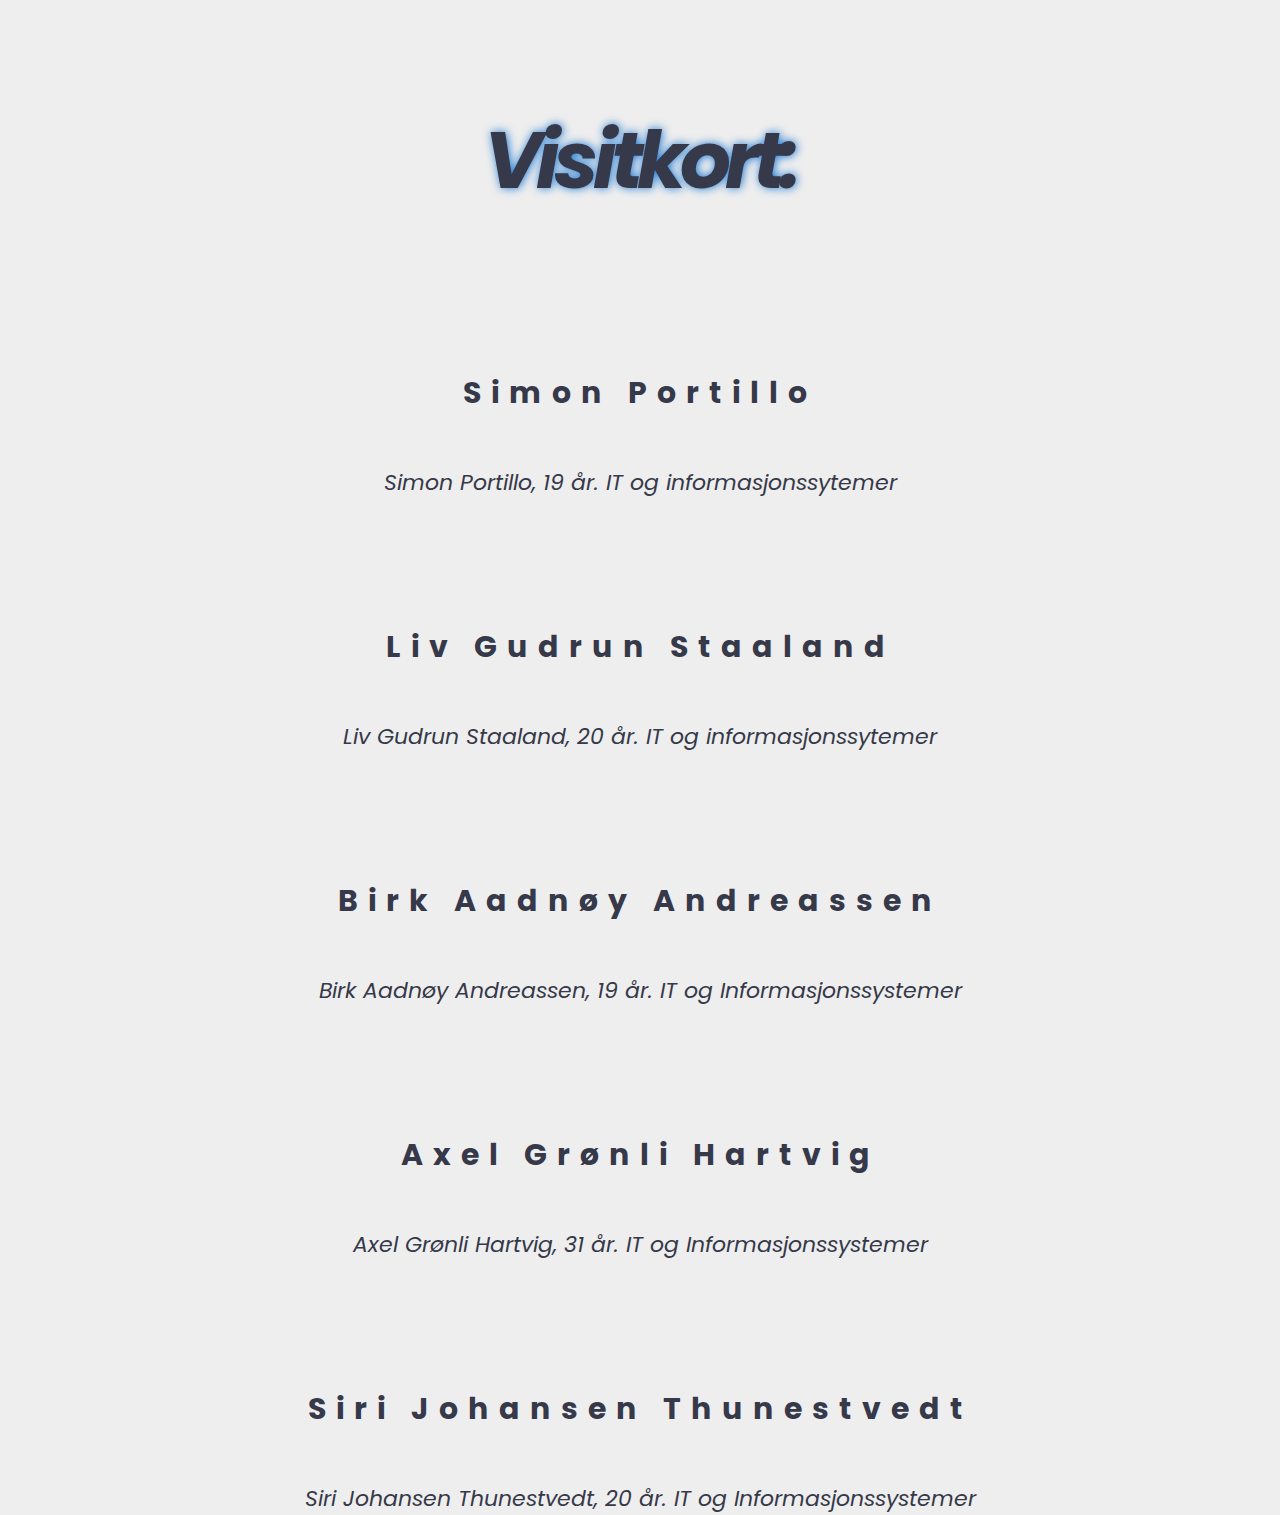
==== docs/index.html @ 94b23bdd "la til navn og alder" ====
<!DOCTYPE html>
<html lang="no">
<head>
    <meta charset="UTF-8">
    <meta name="viewport" content="width=device-width, initial-scale=1.0">
    <title>7a Gruppeside</title>
    <link rel="stylesheet" href="style.css">
</head>
<body>
    <h1>Visitkort:</h1>
    <h2>Simon Portillo</h2>
    <p>Simon Portillo, 19 år. IT og informasjonssytemer</p>
    <br>
    <h2>Liv Gudrun Staaland</h2>
    <p>Liv Gudrun Staaland, 20 år. IT og informasjonssytemer</p>
    <br>
    <h2> Birk Aadnøy Andreassen </h2>
    <p>Birk Aadnøy Andreassen, 19 år. IT og Informasjonssystemer</p>
    <br>
    <h2> Axel Grønli Hartvig </h2>
    <p>Axel Grønli Hartvig, 31 år. IT og Informasjonssystemer</p>
    <br>
    <h2>Siri Johansen Thunestvedt</h2>
    <p>Siri Johansen Thunestvedt, 20 år. IT og Informasjonssystemer</p>
</body>
</html>
---- docs/style.css ----
@import url('https://fonts.googleapis.com/css2?family=Poppins:wght@300;400;500;600;700;800&display=swap');

:root {
    --light: #f6f6f9;
    --primary: #1976D2;
    --light-primary: #CFE8FF;
    --grey: #eee;
    --dark-grey: #AAAAAA;
    --dark: #363949;
    --danger: #D32F2F;
	--light-danger: #FECDD3;
    --warning: #FBC02D;
    --light-warning: #FFF2C6;
    --success: #388E3C;
    --light-success: #BBF7D0;
}

*{
    margin: 0;
    padding: 0;
    box-sizing: border-box;
    font-family: 'Poppins', sans-serif;
}



body{
    background-color: var(--grey);
    color: var(--dark);

}

h1{
    text-align: center;
    padding: 100px 0px 50px 0px;
    font-size: 80px;
    letter-spacing: -6px;
    font-style: italic;
    text-shadow: var(--primary) 1px 0 10px;
}

h2{
    text-align: center;
    padding: 100px 0px 50px 0px;
    font-size: 30px;
    letter-spacing: 10px;
}

p{
    text-align: center;
    padding: 0px 0px 0px 0px;
    font-size: 22px;
    font-style: italic;
    
}
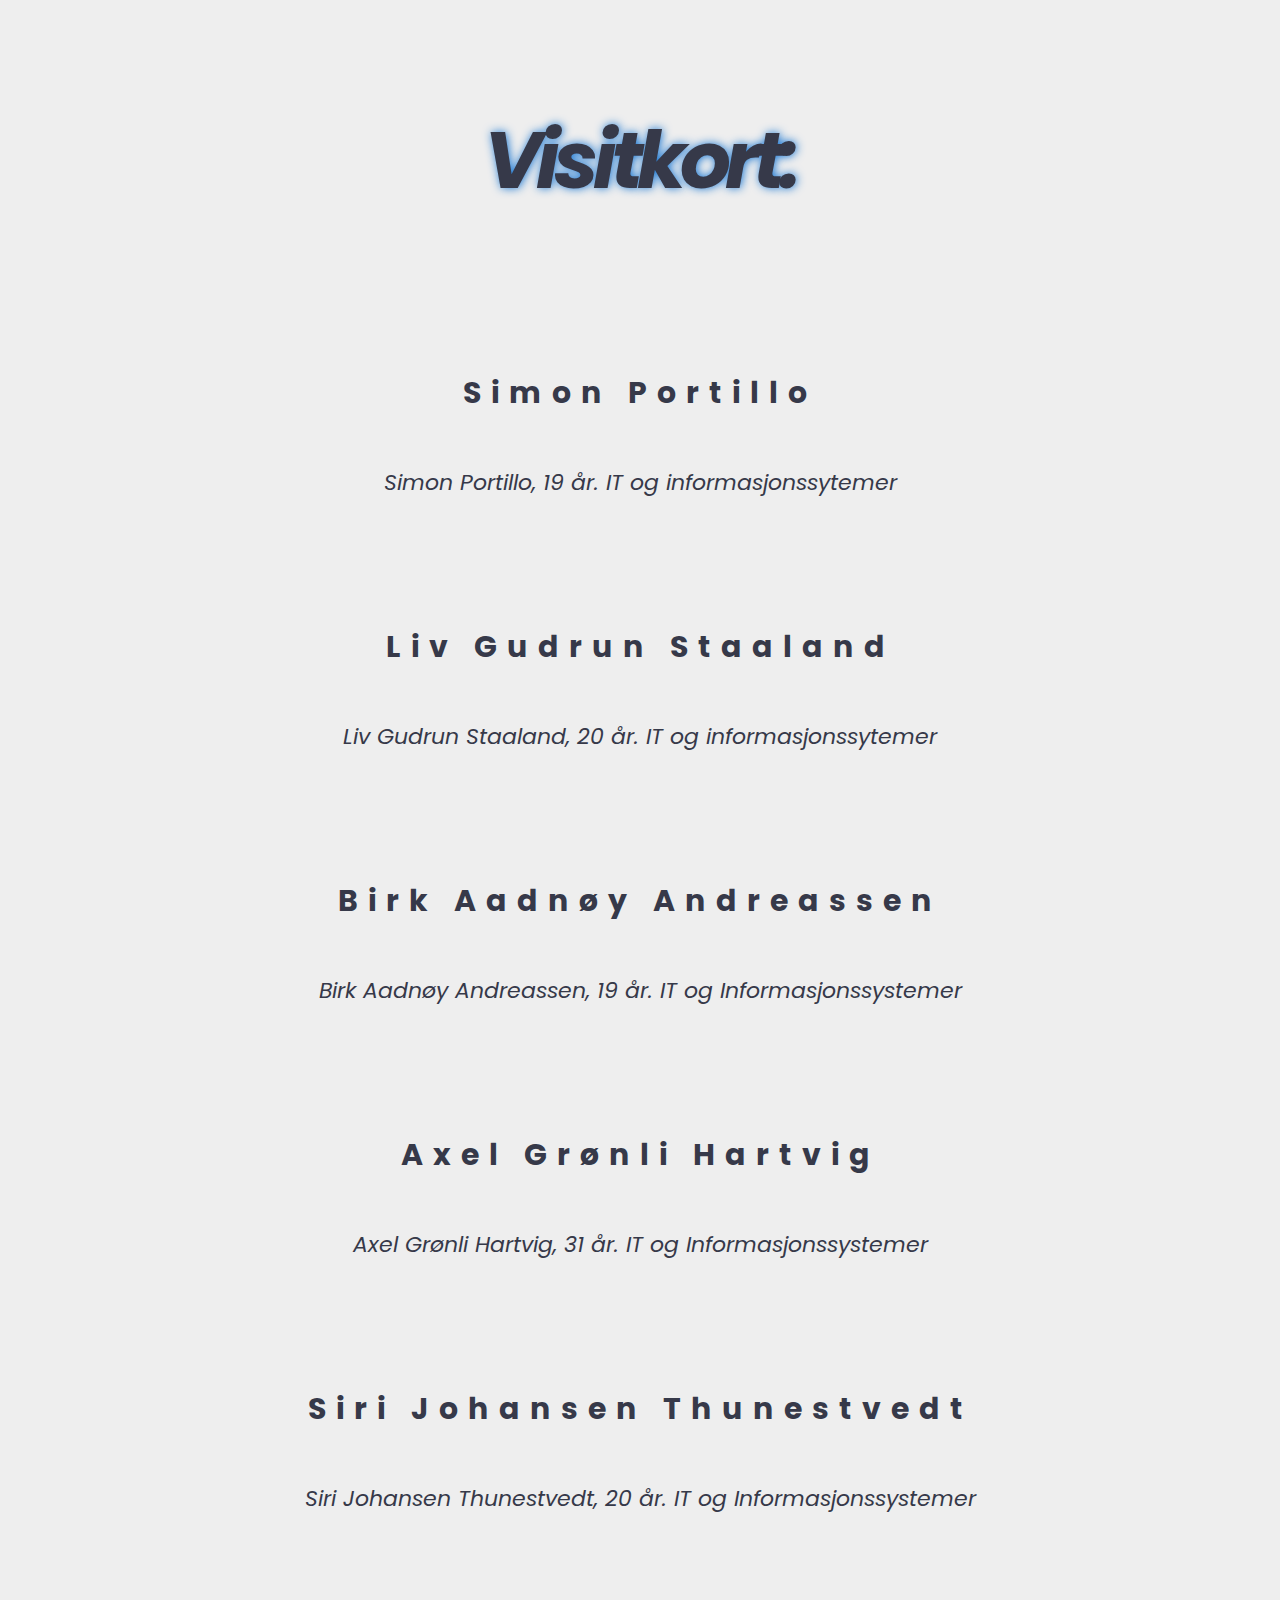
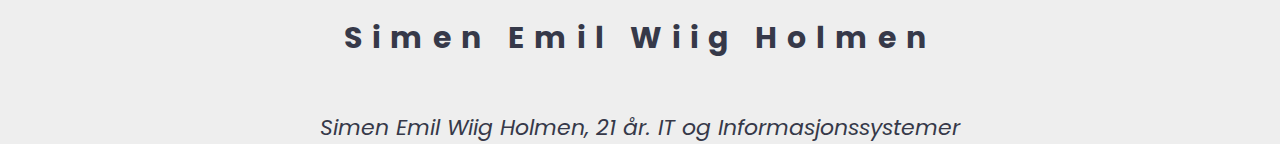
==== commit d4249969: "Update index.html" ====
--- a/docs/index.html
+++ b/docs/index.html
@@ -22,5 +22,7 @@
     <br>
     <h2>Siri Johansen Thunestvedt</h2>
     <p>Siri Johansen Thunestvedt, 20 år. IT og Informasjonssystemer</p>
+    <h2>Simen Emil Wiig Holmen</h2>
+    <p>Simen Emil Wiig Holmen, 21 år. IT og Informasjonssystemer</p>
 </body>
-</html>+</html>
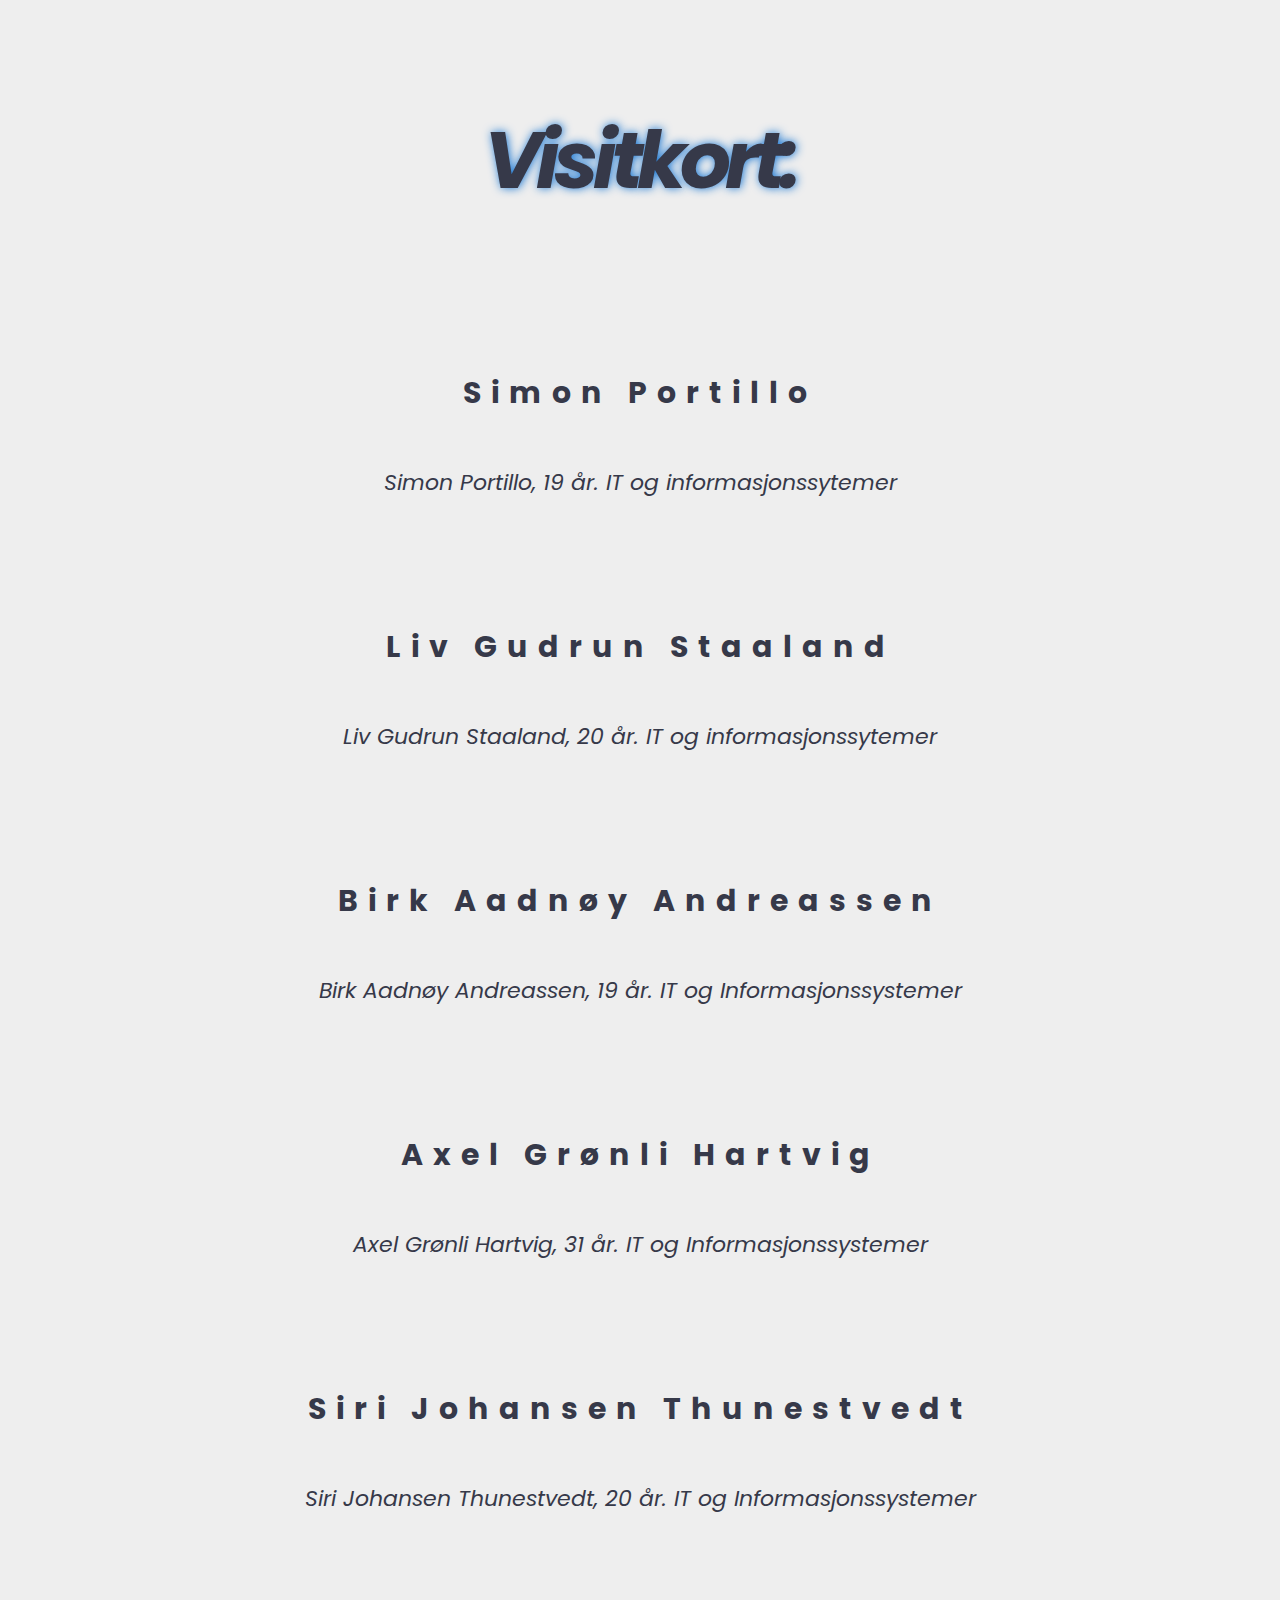
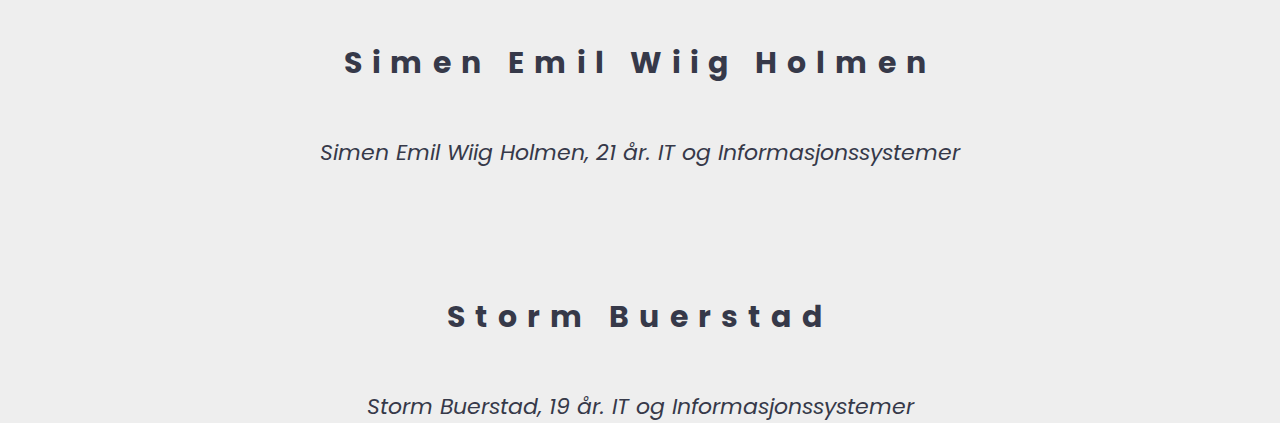
==== commit ab29a242: "Lagt til info meg selv" ====
--- a/docs/index.html
+++ b/docs/index.html
@@ -22,7 +22,11 @@
     <br>
     <h2>Siri Johansen Thunestvedt</h2>
     <p>Siri Johansen Thunestvedt, 20 år. IT og Informasjonssystemer</p>
+    <br>
     <h2>Simen Emil Wiig Holmen</h2>
     <p>Simen Emil Wiig Holmen, 21 år. IT og Informasjonssystemer</p>
+    <br>
+    <h2>Storm Buerstad</h2>
+    <p>Storm Buerstad, 19 år. IT og Informasjonssystemer</p>
 </body>
 </html>
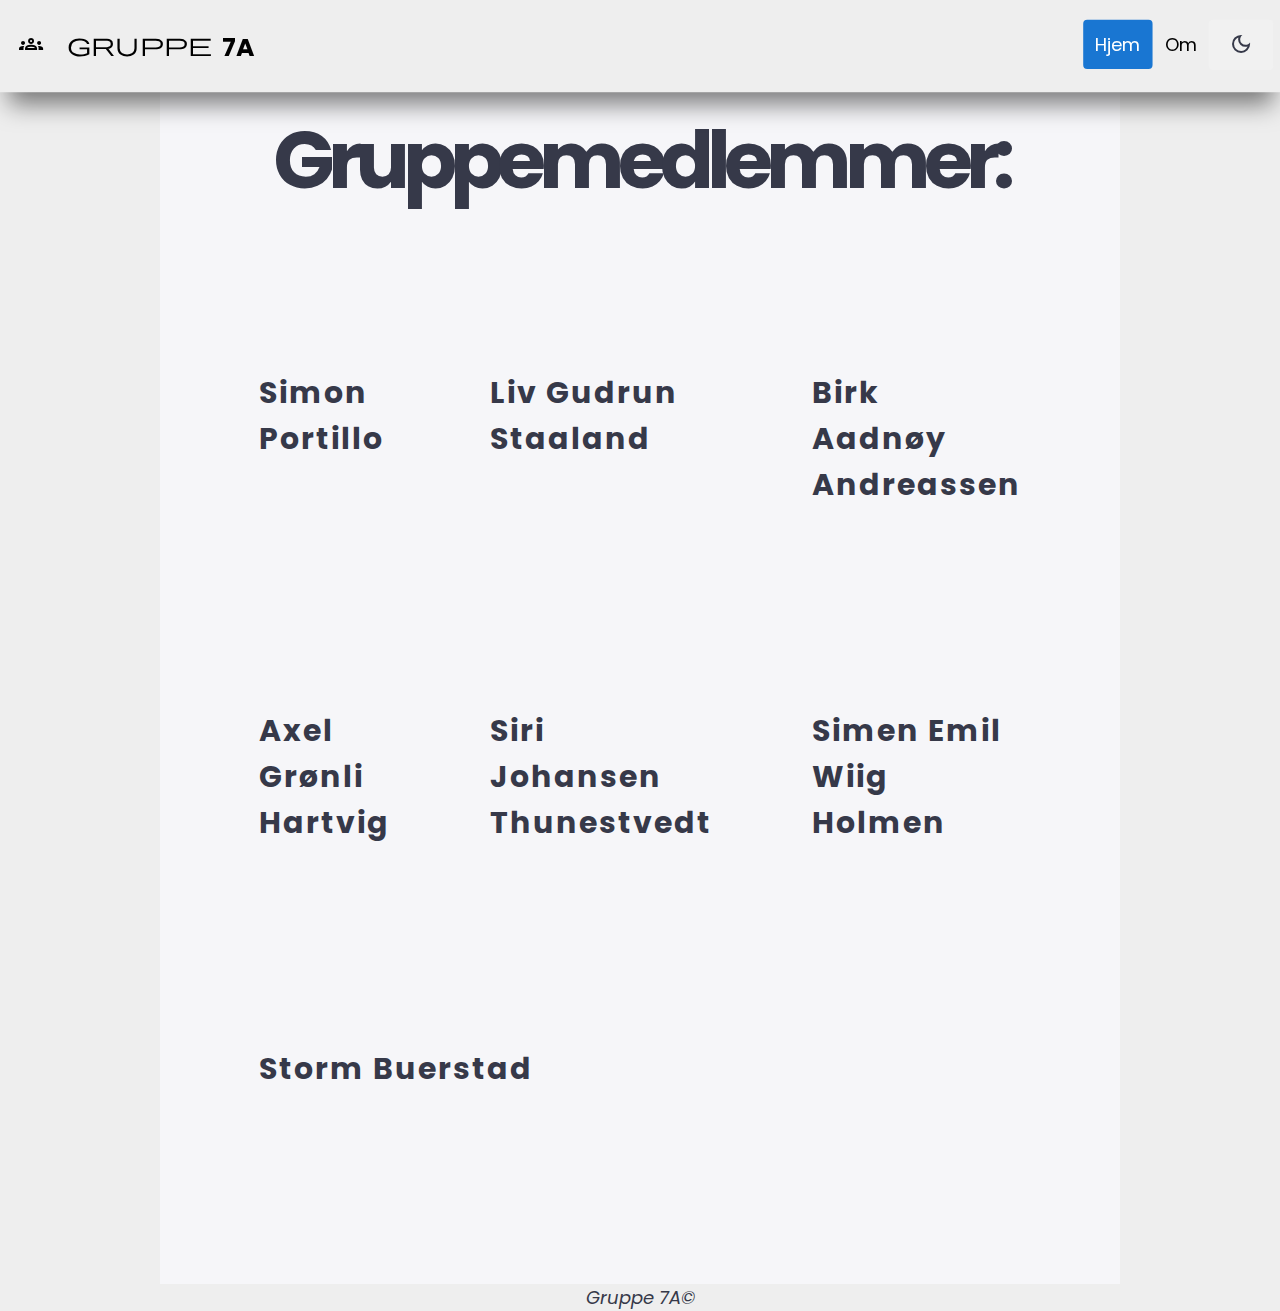
==== commit 906ef6ab: "lagde en gruppeside og en side for hvert medlem" ====
--- a/docs/index.html
+++ b/docs/index.html
@@ -1,32 +1,110 @@
 <!DOCTYPE html>
 <html lang="no">
+
 <head>
     <meta charset="UTF-8">
     <meta name="viewport" content="width=device-width, initial-scale=1.0">
+    <meta name="color-scheme" content="dark light">
     <title>7a Gruppeside</title>
-    <link rel="stylesheet" href="style.css">
+    <link rel="stylesheet"
+        href="https://fonts.googleapis.com/css2?family=Material+Symbols+Outlined:opsz,wght,FILL,GRAD@20..48,100..700,0..1,-50..200" />
+    <link rel="stylesheet" href="/docs/css/style.css">
 </head>
+
 <body>
-    <h1>Visitkort:</h1>
-    <h2>Simon Portillo</h2>
-    <p>Simon Portillo, 19 år. IT og informasjonssytemer</p>
-    <br>
-    <h2>Liv Gudrun Staaland</h2>
-    <p>Liv Gudrun Staaland, 20 år. IT og informasjonssytemer</p>
-    <br>
-    <h2> Birk Aadnøy Andreassen </h2>
-    <p>Birk Aadnøy Andreassen, 19 år. IT og Informasjonssystemer</p>
-    <br>
-    <h2> Axel Grønli Hartvig </h2>
-    <p>Axel Grønli Hartvig, 31 år. IT og Informasjonssystemer</p>
-    <br>
-    <h2>Siri Johansen Thunestvedt</h2>
-    <p>Siri Johansen Thunestvedt, 20 år. IT og Informasjonssystemer</p>
-    <br>
-    <h2>Simen Emil Wiig Holmen</h2>
-    <p>Simen Emil Wiig Holmen, 21 år. IT og Informasjonssystemer</p>
-    <br>
-    <h2>Storm Buerstad</h2>
-    <p>Storm Buerstad, 19 år. IT og Informasjonssystemer</p>
+    <header>
+        <div class="header">
+
+            <a href="index.html" class="logo">
+                <span id="group" class="material-symbols-outlined">
+                    groups
+                    Gruppe </span>7A
+            </a>
+            <div class="header-right">
+                <a class="active" href="index.html">Hjem</a>
+                <a href="om.html">Om</a>
+                <button id="DarkModeButton">
+                    <span class="material-symbols-outlined">
+                        dark_mode
+                </button>
+            </div>
+        </div>
+        </span>
+    </header>
+    <main>
+        <div class="wrapper">
+            <h1>Gruppemedlemmer:</h1>
+            <div class="parent">
+
+                <div class="div1">
+                    <div class="gridStyle">
+                        <a href="simon.html">
+                            <h2>Simon Portillo</h2>
+                        </a>
+                    </div>
+                </div>
+
+
+                <div class="div2">
+                    <div class="gridStyle">
+                        <a href="liv.html">
+                            <h2>Liv Gudrun Staaland</h2>
+                        </a>
+                    </div>
+                </div>
+
+
+                <div class="div3">
+                    <div class="gridStyle">
+                        <a href="birk.html">
+                            <h2> Birk Aadnøy Andreassen </h2>
+                        </a>
+                    </div>
+                </div>
+
+
+                <div class="div4">
+                    <div class="gridStyle">
+                        <a href="axel.html">
+                            <h2> Axel Grønli Hartvig </h2>
+                        </a>
+                    </div>
+                </div>
+
+
+                <div class="div5">
+                    <div class="gridStyle">
+                        <a href="siri.html">
+                            <h2>Siri Johansen Thunestvedt</h2>
+                        </a>
+                    </div>
+                </div>
+
+
+                <div class="div6">
+                    <div class="gridStyle">
+                        <a href="simen.html">
+                            <h2>Simen Emil Wiig Holmen</h2>
+                        </a>
+                    </div>
+                </div>
+
+
+                <div class="div7">
+                    <div class="gridStyle">
+                        <a href="storm.html">
+                            <h2>Storm Buerstad</h2>
+                        </a>
+                    </div>
+                </div>
+            </div>
+    </main>
+    <footer>
+        <p>Gruppe 7A&copy; </p>
+    </footer>
+    </div>
+
+    <script src="/docs/js/script.js"></script>
 </body>
-</html>
+
+</html>--- a/docs/css/style.css
+++ b/docs/css/style.css
@@ -0,0 +1,282 @@
+@import url('https://fonts.googleapis.com/css2?family=Poppins:wght@300;400;500;600;700;800&display=swap');
+
+:root {
+    --light: #f6f6f9;
+    --primary: #1976D2;
+    --light-primary: #CFE8FF;
+    --grey: #eee;
+    --dark-grey: #AAAAAA;
+    --dark: #363949;
+    --dark-accent: #21232e;
+    --danger: #D32F2F;
+    --light-danger: #FECDD3;
+    --warning: #FBC02D;
+    --light-warning: #FFF2C6;
+    --success: #388E3C;
+    --light-success: #BBF7D0;
+}
+
+* {
+    margin: 0;
+    padding: 0;
+    box-sizing: border-box;
+    font-family: 'Poppins', sans-serif;
+}
+
+.wrapper {
+    margin-right: auto;
+    margin-left: auto;
+
+    max-width: 960px;
+
+    padding-right: 10px;
+    padding-left: 10px;
+    background-color: var(--light)
+}
+
+body {
+    background-color: var(--grey);
+    color: var(--dark);
+
+}
+
+body.dark  {
+    background-color: var(--dark-accent);
+    color: var(--light);
+
+}
+
+body.dark .wrapper {
+    background-color: var(--dark);
+    color: var(--light);
+
+}
+
+body.dark a {
+    background-color: var(--dark);
+    color: var(--light);
+
+}
+
+body.dark .header {
+    background-color: var(--dark);
+    color: var(--light);
+
+}
+
+body.dark .gridStyle:hover {
+    background-color: var(--dark-accent);
+    color: var(--dark);
+
+}
+
+
+body.dark .header a.active {
+    background-color: var(--dark-accent);
+    color: var(--light);
+
+}
+
+body.dark .header a.active {
+    background-color: var(--dark-accent);
+    color: var(--light);
+
+}
+
+body.dark .header #DarkModeButton{
+    background-color: var(--dark);
+    color: var(--light);
+
+}
+body.dark .header #DarkModeButton:hover{
+    background-color: var(--grey);
+    color: var(--dark);
+
+}
+
+body.dark .material-symbols-outlined{
+    font-variation-settings:
+    'FILL' 1,
+    'wght' 400,
+    'GRAD' 0,
+    'opsz' 24
+}
+
+
+
+h1 {
+    text-align: center;
+    padding: 100px 0px 50px 0px;
+    font-size: 80px;
+    letter-spacing: -7px;
+
+}
+
+h2 {
+    text-align: left;
+    padding: 100px 50px 100px 50px;
+    font-size: 30px;
+    letter-spacing: 2px;
+}
+
+p {
+    text-align: center;
+    padding: 0px 0px 0px 0px;
+    font-size: 18px;
+    font-style: italic;
+
+}
+
+a {
+    color: var(--dark);
+    text-decoration: none;
+}
+
+.parent {
+    display: grid;
+    grid-template-columns: repeat(5, 1fr);
+    grid-template-rows: repeat(3, 1fr);
+    grid-column-gap: 0px;
+    grid-row-gap: 0px;
+}
+
+.div1 {
+    grid-area: 1 / 2 / 2 / 3;
+}
+
+.div2 {
+    grid-area: 1 / 3 / 2 / 4;
+}
+
+.div3 {
+    grid-area: 1 / 4 / 2 / 5;
+}
+
+.div4 {
+    grid-area: 2 / 2 / 3 / 3;
+}
+
+.div5 {
+    grid-area: 2 / 3 / 3 / 4;
+}
+
+.div6 {
+    grid-area: 2 / 4 / 3 / 5;
+}
+
+.div7 {
+    grid-area: 3 / 2 / 4 / 5;
+}
+
+
+.gridStyle {
+    text-align: center;
+    border-radius: 30px;
+    transition: 0.1s;
+    transition-timing-function: ease-in-out;
+}
+
+.gridStyle:hover {
+    background-color: var(--light-primary);
+    transform: scale(1.1);
+}
+
+
+#DarkModeButton {
+    background-color: #f1f1f1;
+    border-radius: 4px;
+    border-style: none;
+    padding: 12px 20px 8px 20px;
+    color: #363949;
+
+}
+
+#DarkModeButton:hover {
+    background-color: #ddd;
+    color: black;
+
+}
+
+#group {
+    padding-right: 10px;
+}
+
+.material-symbols-outlined {
+    font-variation-settings:
+        'FILL' 0,
+        'wght' 400,
+        'GRAD' 0,
+        'opsz' 24
+}
+
+/* Style the header with a grey background and some padding */
+.header {
+    overflow: hidden;
+    background-color: var(--grey);
+    padding: 20px 10px;
+    position: fixed;
+    /* Set the navbar to fixed position */
+    top: 0;
+    /* Position the navbar at the top of the page */
+    width: 100%;
+    /* Full width */
+    transition: 0.5s;
+    transition-timing-function: ease-in-out;
+}
+
+.header:hover {
+
+    transform: scale(1.005);
+    box-shadow: 1px 23px 24px -11px rgba(0, 0, 0, 0.50);
+    -webkit-box-shadow: 1px 23px 24px -11px rgba(0, 0, 0, 0.50);
+    -moz-box-shadow: 1px 23px 24px -11px rgba(0, 0, 0, 0.50);
+
+}
+
+/* Style the header links */
+.header a {
+    float: left;
+    color: black;
+    text-align: center;
+    padding: 12px;
+    text-decoration: none;
+    font-size: 18px;
+    line-height: 25px;
+    border-radius: 4px;
+}
+
+/* Style the logo link (notice that we set the same value of line-height and font-size to prevent the header to increase when the font gets bigger */
+.header a.logo {
+    font-size: 25px;
+    font-weight: bold;
+}
+
+/* Change the background color on mouse-over */
+.header a:hover {
+    background-color: #ddd;
+    color: black;
+}
+
+/* Style the active/current link*/
+.header a.active {
+    background-color: var(--primary);
+    color: white;
+}
+
+/* Float the link section to the right */
+.header-right {
+    float: right;
+}
+
+/* Add media queries for responsiveness - when the screen is 500px wide or less, stack the links on top of each other */
+@media screen and (max-width: 500px) {
+    .header a {
+        float: none;
+        display: block;
+        text-align: left;
+    }
+    
+    .header-right {
+        float: none;
+    }
+}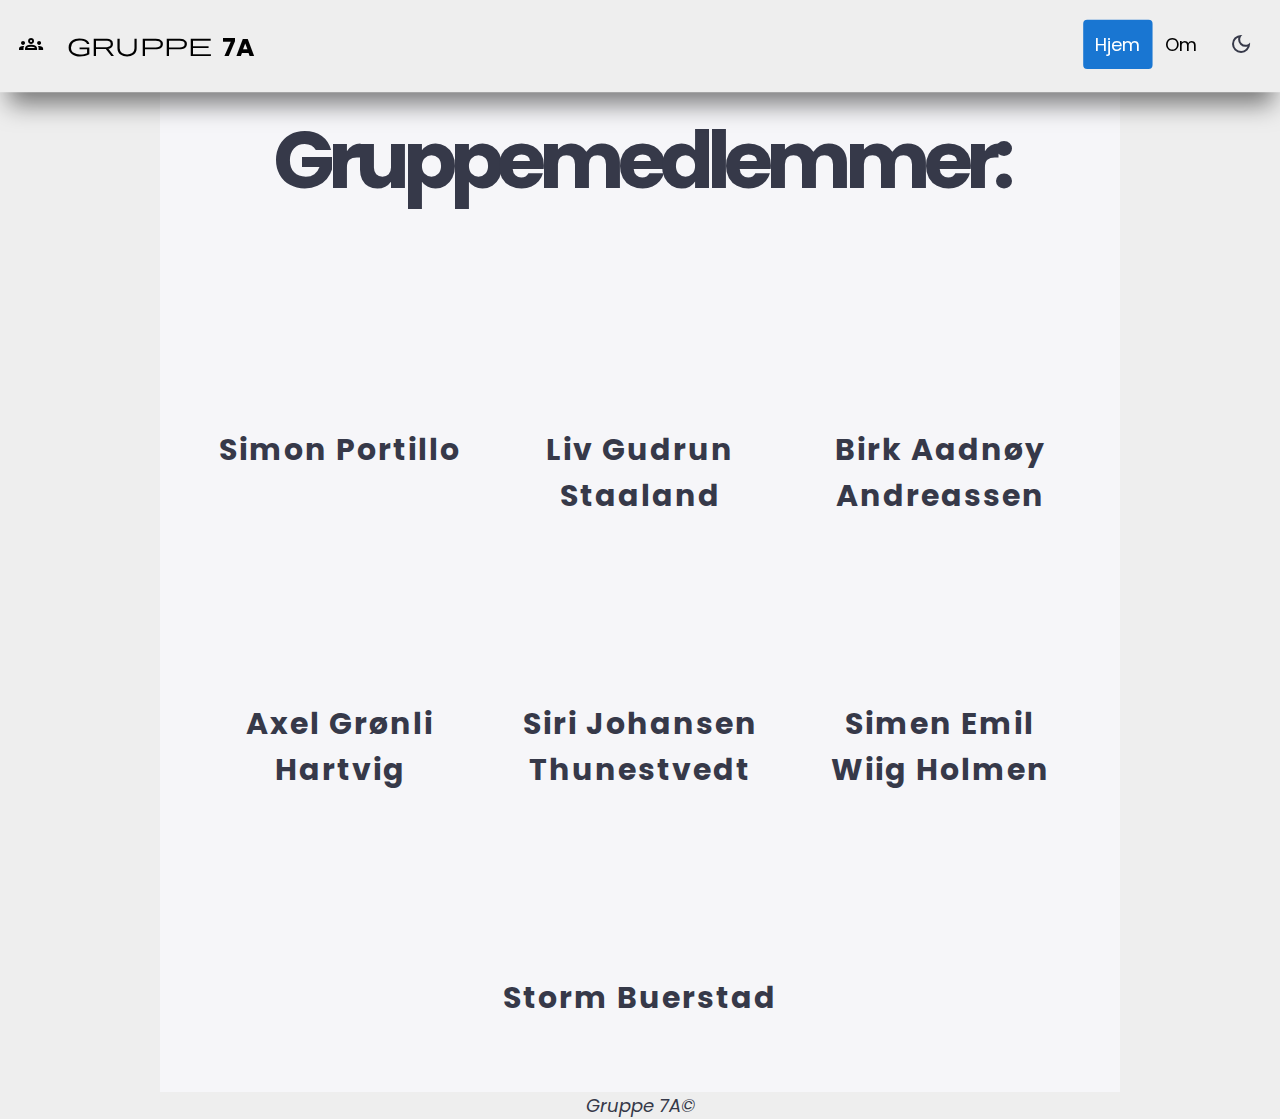
==== commit 887df7c2: "la til figur for simon" ====
--- a/docs/index.html
+++ b/docs/index.html
@@ -8,7 +8,7 @@
     <title>7a Gruppeside</title>
     <link rel="stylesheet"
         href="https://fonts.googleapis.com/css2?family=Material+Symbols+Outlined:opsz,wght,FILL,GRAD@20..48,100..700,0..1,-50..200" />
-    <link rel="stylesheet" href="/docs/css/style.css">
+    <link rel="stylesheet" href="css/style.css">
 </head>
 
 <body>
@@ -34,11 +34,14 @@
     <main>
         <div class="wrapper">
             <h1>Gruppemedlemmer:</h1>
+            <!--  <svg id="svg" version="1.1" xmlns="http://www.w3.org/2000/svg"></svg> -->
+
             <div class="parent">
 
                 <div class="div1">
                     <div class="gridStyle">
                         <a href="simon.html">
+                            <canvas id="simonCanvas"></canvas>
                             <h2>Simon Portillo</h2>
                         </a>
                     </div>
@@ -48,6 +51,7 @@
                 <div class="div2">
                     <div class="gridStyle">
                         <a href="liv.html">
+                            <canvas id="livCanvas"></canvas>
                             <h2>Liv Gudrun Staaland</h2>
                         </a>
                     </div>
@@ -57,6 +61,7 @@
                 <div class="div3">
                     <div class="gridStyle">
                         <a href="birk.html">
+                            <canvas id="birkCanvas"></canvas>
                             <h2> Birk Aadnøy Andreassen </h2>
                         </a>
                     </div>
@@ -66,6 +71,7 @@
                 <div class="div4">
                     <div class="gridStyle">
                         <a href="axel.html">
+                            <canvas id="axelCanvas"></canvas>
                             <h2> Axel Grønli Hartvig </h2>
                         </a>
                     </div>
@@ -75,6 +81,7 @@
                 <div class="div5">
                     <div class="gridStyle">
                         <a href="siri.html">
+                            <canvas id="siriCanvas"></canvas>
                             <h2>Siri Johansen Thunestvedt</h2>
                         </a>
                     </div>
@@ -84,6 +91,7 @@
                 <div class="div6">
                     <div class="gridStyle">
                         <a href="simen.html">
+                            <canvas id="simenCanvas"></canvas>
                             <h2>Simen Emil Wiig Holmen</h2>
                         </a>
                     </div>
@@ -93,6 +101,7 @@
                 <div class="div7">
                     <div class="gridStyle">
                         <a href="storm.html">
+                            <canvas id="stormCanvas"></canvas>
                             <h2>Storm Buerstad</h2>
                         </a>
                     </div>
@@ -104,7 +113,7 @@
     </footer>
     </div>
 
-    <script src="/docs/js/script.js"></script>
+    <script src="js/script.js"></script>
 </body>
 
 </html>--- a/docs/css/style.css
+++ b/docs/css/style.css
@@ -53,7 +53,7 @@
 }
 
 body.dark a {
-    background-color: var(--dark);
+   
     color: var(--light);
 
 }
@@ -113,8 +113,8 @@
 }
 
 h2 {
-    text-align: left;
-    padding: 100px 50px 100px 50px;
+    text-align: center;
+    padding: 0px 25px 25px 25px;
     font-size: 30px;
     letter-spacing: 2px;
 }
@@ -183,7 +183,7 @@
 
 
 #DarkModeButton {
-    background-color: #f1f1f1;
+    background-color: var(--grey);
     border-radius: 4px;
     border-style: none;
     padding: 12px 20px 8px 20px;
@@ -279,4 +279,61 @@
     .header-right {
         float: none;
     }
+}
+
+/* Responsive grid CSS Code here will only be executed on a screen with a width below 600px */
+@media screen and (max-width: 720px) {
+    .parent {
+        display: grid;
+        grid-template-columns: repeat(3, 1fr);
+        grid-template-rows: repeat(7, 1fr);
+        grid-column-gap: 0px;
+        grid-row-gap: 0px;
+    }
+
+    .div1 {
+        grid-area: 1 / 1 / auto / 4;
+    }
+
+    .div2 {
+        grid-area: 2 / 1 / auto / 4;
+    }
+
+    .div3 {
+        grid-area: 3 / 1 / auto / 4;
+    }
+
+    .div4 {
+        grid-area: 4 / 1 / auto / 4;
+    }
+
+    .div5 {
+        grid-area: 5 / 1 / auto / 4;
+    }
+
+    .div6 {
+        grid-area: 6 / 1 / auto / 5;
+    }
+
+    .div7 {
+        grid-area: 7 / 1 / auto / 5;
+    }
+}
+.img1 {
+    margin-left: 15%;
+    position: relative;
+    padding-top: 10%;
+}
+
+canvas {
+    justify-items: center;
+    position: relative;
+}
+
+.repoLink {
+    text-align: center;
+    margin-left: 50%;
+    font-size: 18px;
+    font-style: italic;
+    color: #1976D2;
 }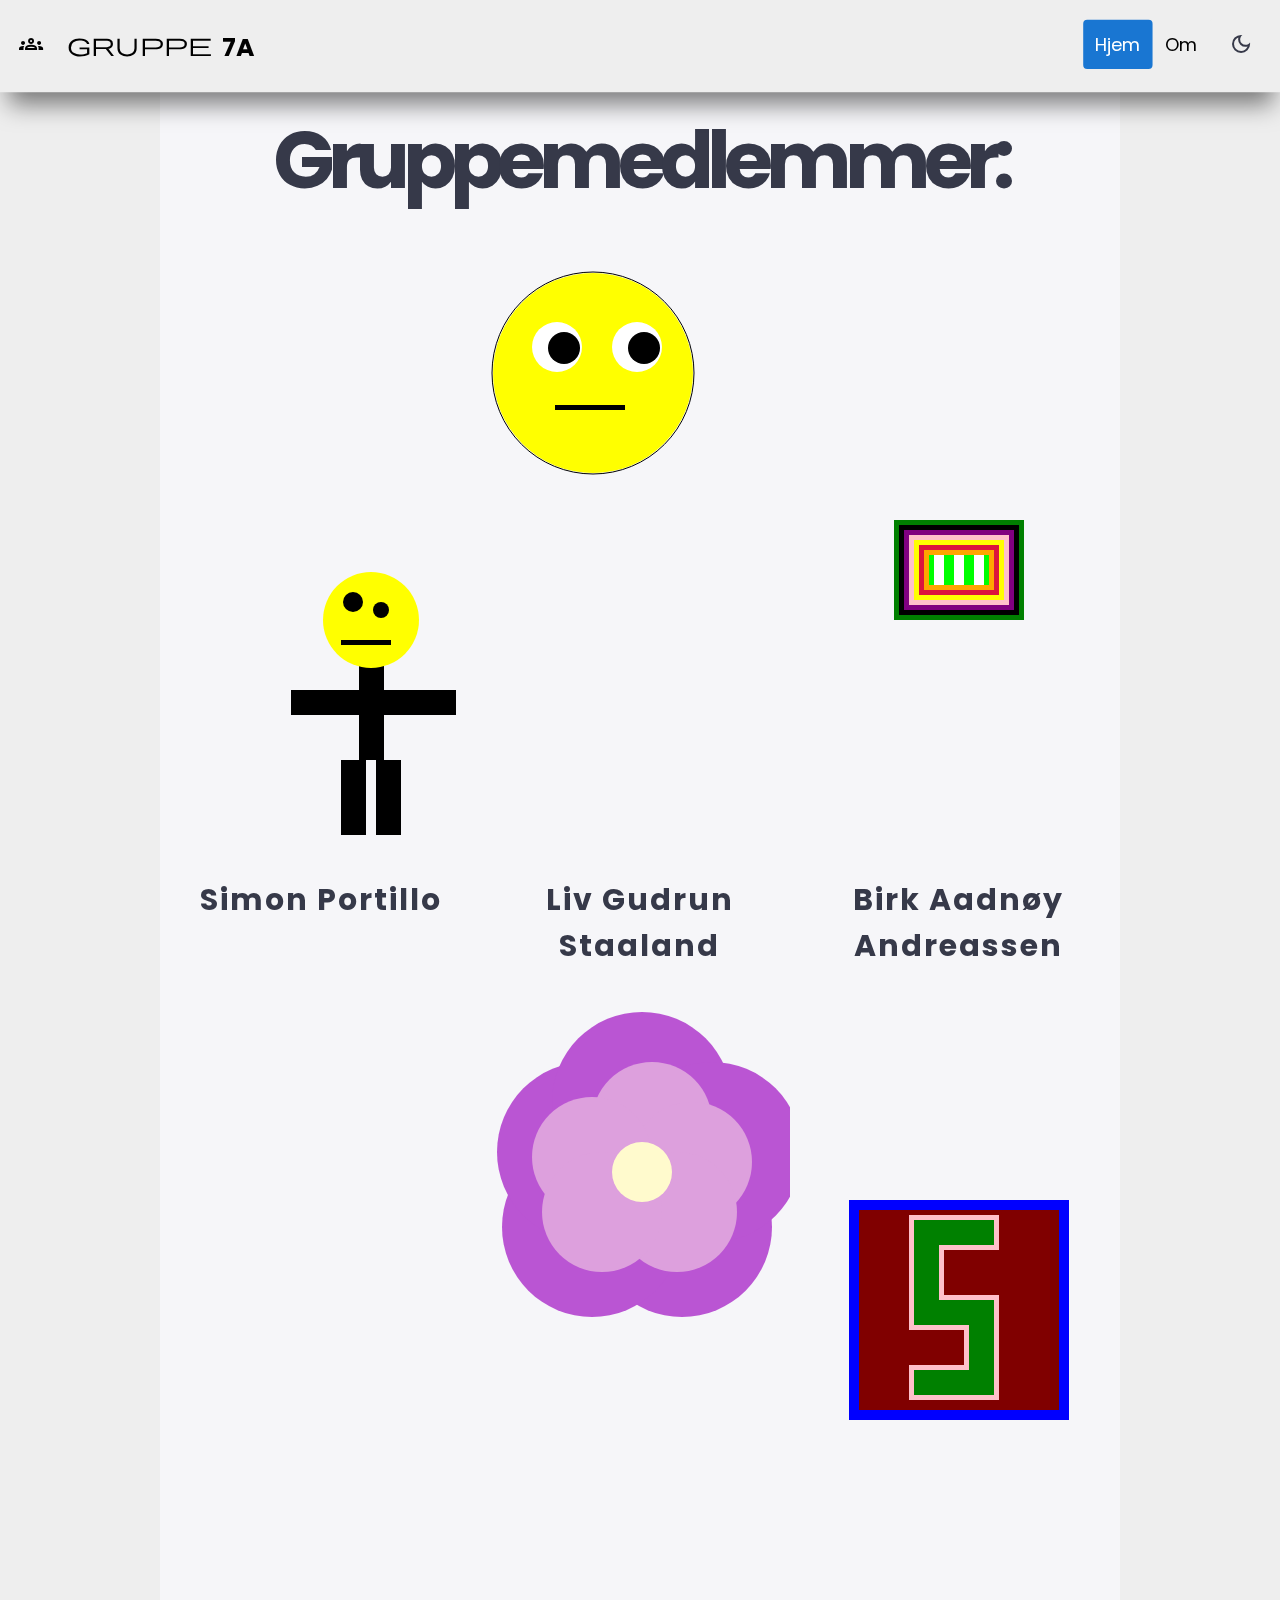
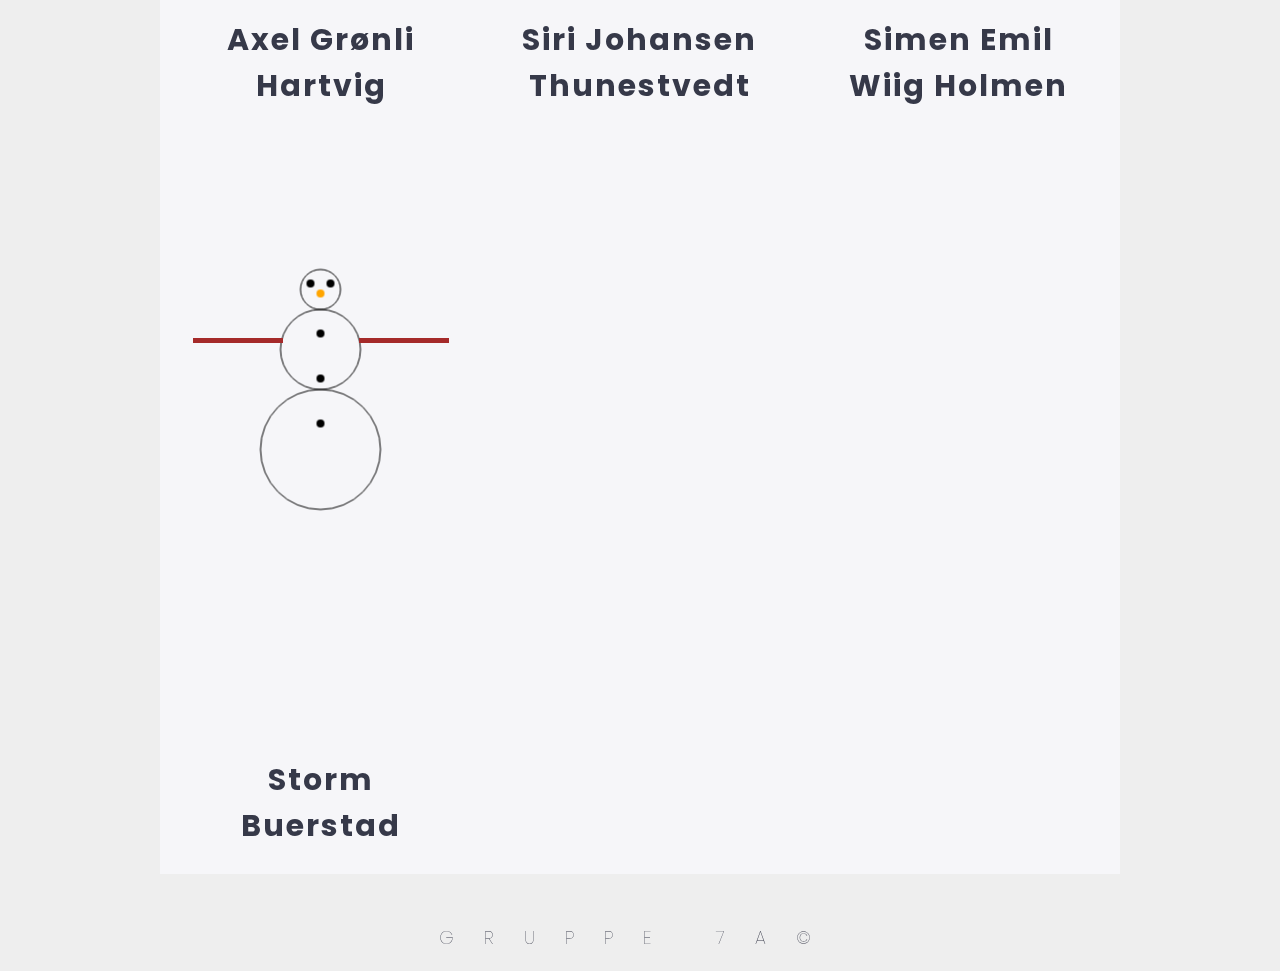
==== commit a346a7cd: "misc changes" ====
--- a/docs/index.html
+++ b/docs/index.html
@@ -35,13 +35,13 @@
         <div class="wrapper">
             <h1>Gruppemedlemmer:</h1>
             <!--  <svg id="svg" version="1.1" xmlns="http://www.w3.org/2000/svg"></svg> -->
-
+            
             <div class="parent">
 
                 <div class="div1">
                     <div class="gridStyle">
                         <a href="simon.html">
-                            <canvas id="simonCanvas"></canvas>
+                            <canvas id="simonCanvas" height="600"></canvas>
                             <h2>Simon Portillo</h2>
                         </a>
                     </div>
@@ -51,7 +51,7 @@
                 <div class="div2">
                     <div class="gridStyle">
                         <a href="liv.html">
-                            <canvas id="livCanvas"></canvas>
+                            <canvas id="livCanvas" height="600"></canvas>
                             <h2>Liv Gudrun Staaland</h2>
                         </a>
                     </div>
@@ -61,7 +61,7 @@
                 <div class="div3">
                     <div class="gridStyle">
                         <a href="birk.html">
-                            <canvas id="birkCanvas"></canvas>
+                            <canvas id="birkCanvas" height="600"></canvas>
                             <h2> Birk Aadnøy Andreassen </h2>
                         </a>
                     </div>
@@ -71,7 +71,7 @@
                 <div class="div4">
                     <div class="gridStyle">
                         <a href="axel.html">
-                            <canvas id="axelCanvas"></canvas>
+                            <canvas id="axelCanvas" height="600"></canvas>
                             <h2> Axel Grønli Hartvig </h2>
                         </a>
                     </div>
@@ -81,7 +81,7 @@
                 <div class="div5">
                     <div class="gridStyle">
                         <a href="siri.html">
-                            <canvas id="siriCanvas"></canvas>
+                            <canvas id="siriCanvas" height="600"></canvas>
                             <h2>Siri Johansen Thunestvedt</h2>
                         </a>
                     </div>
@@ -91,7 +91,7 @@
                 <div class="div6">
                     <div class="gridStyle">
                         <a href="simen.html">
-                            <canvas id="simenCanvas"></canvas>
+                            <canvas id="simenCanvas" height="600"></canvas>
                             <h2>Simen Emil Wiig Holmen</h2>
                         </a>
                     </div>
@@ -101,7 +101,7 @@
                 <div class="div7">
                     <div class="gridStyle">
                         <a href="storm.html">
-                            <canvas id="stormCanvas"></canvas>
+                            <canvas id="stormCanvas" height="600"></canvas>
                             <h2>Storm Buerstad</h2>
                         </a>
                     </div>
@@ -109,11 +109,11 @@
             </div>
     </main>
     <footer>
-        <p>Gruppe 7A&copy; </p>
+        <p id="copyright">GRUPPE 7A&copy; </p>
     </footer>
     </div>
 
-    <script src="js/script.js"></script>
+    <script src="js/figures.js"></script>
 </body>
 
 </html>--- a/docs/css/style.css
+++ b/docs/css/style.css
@@ -120,53 +120,40 @@
 }
 
 p {
-    text-align: center;
-    padding: 0px 0px 0px 0px;
+    text-align: left;
+    padding: 0px 50px 20px 50px;
     font-size: 18px;
+
+
+}
+#copyright {
+    text-align: center;
+    padding-top: 50px;
+    letter-spacing: 30px;
+    font-style: normal;
+    font-weight: 100;
+}
+a {
+    color: var(--dark);
+    text-decoration: none;
+}
+
+.quote{
+    font-size: 14px;
+    font-weight: bold;
     font-style: italic;
 
-}
-
-a {
-    color: var(--dark);
-    text-decoration: none;
 }
 
 .parent {
     display: grid;
-    grid-template-columns: repeat(5, 1fr);
-    grid-template-rows: repeat(3, 1fr);
-    grid-column-gap: 0px;
-    grid-row-gap: 0px;
-}
-
-.div1 {
-    grid-area: 1 / 2 / 2 / 3;
-}
-
-.div2 {
-    grid-area: 1 / 3 / 2 / 4;
-}
-
-.div3 {
-    grid-area: 1 / 4 / 2 / 5;
-}
-
-.div4 {
-    grid-area: 2 / 2 / 3 / 3;
-}
-
-.div5 {
-    grid-area: 2 / 3 / 3 / 4;
-}
-
-.div6 {
-    grid-area: 2 / 4 / 3 / 5;
-}
-
-.div7 {
-    grid-area: 3 / 2 / 4 / 5;
-}
+    grid-template-columns: repeat(auto-fill, minmax(300px, 1fr) );
+    /* grid-template-columns: repeat(3, 1fr); */
+    /*grid-template-rows: repeat(3, 1fr);*/
+    gap: 1rem;
+}
+
+
 
 
 .gridStyle {
@@ -174,13 +161,18 @@
     border-radius: 30px;
     transition: 0.1s;
     transition-timing-function: ease-in-out;
+    
 }
 
 .gridStyle:hover {
     background-color: var(--light-primary);
     transform: scale(1.1);
-}
-
+    box-shadow: 10px 10px 79px 0px rgba(0,0,0,0.75);
+}
+
+.gridStyle a {
+    display: block;
+}
 
 #DarkModeButton {
     background-color: var(--grey);
@@ -211,6 +203,7 @@
 
 /* Style the header with a grey background and some padding */
 .header {
+    z-index: 1;
     overflow: hidden;
     background-color: var(--grey);
     padding: 20px 10px;
@@ -282,58 +275,18 @@
 }
 
 /* Responsive grid CSS Code here will only be executed on a screen with a width below 600px */
-@media screen and (max-width: 720px) {
-    .parent {
-        display: grid;
-        grid-template-columns: repeat(3, 1fr);
-        grid-template-rows: repeat(7, 1fr);
-        grid-column-gap: 0px;
-        grid-row-gap: 0px;
-    }
-
-    .div1 {
-        grid-area: 1 / 1 / auto / 4;
-    }
-
-    .div2 {
-        grid-area: 2 / 1 / auto / 4;
-    }
-
-    .div3 {
-        grid-area: 3 / 1 / auto / 4;
-    }
-
-    .div4 {
-        grid-area: 4 / 1 / auto / 4;
-    }
-
-    .div5 {
-        grid-area: 5 / 1 / auto / 4;
-    }
-
-    .div6 {
-        grid-area: 6 / 1 / auto / 5;
-    }
-
-    .div7 {
-        grid-area: 7 / 1 / auto / 5;
-    }
-}
+
 .img1 {
     margin-left: 15%;
     position: relative;
     padding-top: 10%;
 }
 
-canvas {
-    justify-items: center;
-    position: relative;
-}
+
 
 .repoLink {
     text-align: center;
-    margin-left: 50%;
+    margin-left: 40%;
     font-size: 18px;
-    font-style: italic;
     color: #1976D2;
 }